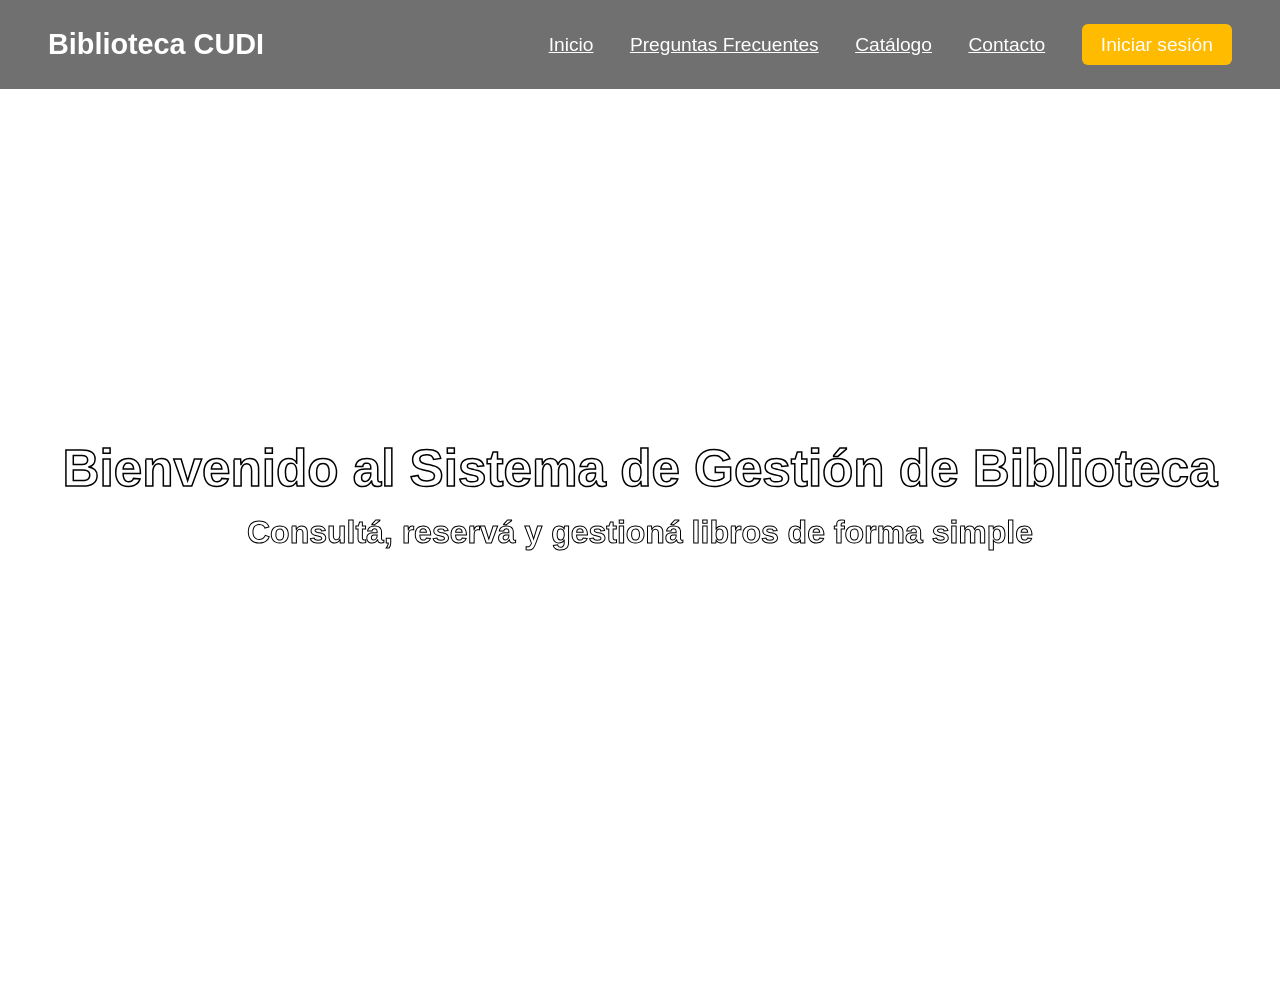
==== Fronted/Alumno/index.html @ bef58934 "Diseño base de interfaz y agregado de html para Preguntas frecuentes" ====
<!-- Esto es un comentario en HTML -->

<!DOCTYPE html>
<html lang="es">
<head>
  <meta charset="UTF-8">
  <title>Biblioteca</title>
  <link rel="stylesheet" href="diseño.css">
</head>
<body>

  <!-- ================= NAVBAR ================= -->
  <header class="navbar">
    <h2 class="logo">Biblioteca CUDI</h2>
    <nav>
      <a href="#">Inicio</a>
      <a href="#">Preguntas Frecuentes</a>
      <a href="#">Catálogo</a>
      <a href="#">Contacto</a>
      <button id="btnLogin" class="login-btn">Iniciar sesión</button>
    </nav>
  </header>

  <!-- ================= HERO ================= -->
  <section class="hero">
    <h1>Bienvenido al Sistema de Gestión de Biblioteca</h1>
    <p>Consultá, reservá y gestioná libros de forma simple</p>
  </section>

  <!-- ================= MODAL LOGIN ================= -->
  <div id="loginModal" class="modal hidden">
    <div class="login-form">
      <h2>Iniciar sesión</h2>
      <input type="text" placeholder="Usuario">
      <input type="password" placeholder="Contraseña">
      <button>Ingresar</button>
      <a href="#">Olvidé mi contraseña</a>
      <button id="cerrarModal" class="close-btn">Cerrar</button>
    </div>
  </div>

  <script src="app.js"></script>
</body>
</html>
---- Fronted/Alumno/diseño.css ----
/* Asi se comenta en css */

/* ================= RESET ================= */
* {
  margin: 0;
  padding: 0;
  box-sizing: border-box;
}

body {
  font-family: Arial, sans-serif;
}

/* ================= NAVBAR ================= */

.navbar {
  display: flex;
  justify-content: space-between;
  align-items: center;
  padding: 1.5rem 3rem;
  background-color: #0000008f; /* sin transparencia */
  color: white;
  position: fixed;
  width: 100%;
  z-index: 1000;
}

.logo {
  font-size: 1.8rem;
}

.navbar nav a {
  margin-left: 2rem;
  color: white;
  text-decoration: underline;
  font-size: 1.2rem; /* más grande */
}

.navbar nav a:hover {
  opacity: 0.7;
}

/* BOTÓN LOGIN DESTACADO */
.login-btn {
  margin-left: 2rem;
  padding: 0.6rem 1.2rem;
  background-color: #ffbb00;
  color: white;
  border: none;
  border-radius: 6px;
  font-size: 1.2rem;
  cursor: pointer;
}

.login-btn:hover {
  background-color: #1e4fc9;
}

/* ================= HERO ================= */

.hero {
  height: 110vh; /* más amplio */
  background-image: url("https://images.unsplash.com/photo-1524995997946-a1c2e315a42f?fm=jpg&q=60&w=3000&ixlib=rb-4.1.0&ixid=M3wxMjA3fDB8MHxzZWFyY2h8M3x8YmlibGlvdGVjYSUyMGVzY29sYXJ8ZW58MHx8MHx8fDA="); 
  background-size: cover;
  background-position: center;
  color: white;

  display: flex;
  flex-direction: column;
  justify-content: center;
  align-items: center;
  text-align: center;

  padding: 2rem;
}

.hero h1 {
font-size: 3.2rem;
  margin-bottom: 1rem;
  color: white;
  -webkit-text-stroke: 1.5px black;
}

.hero p {
font-size: 2rem; 
  font-weight: bold;
  color: white;

  -webkit-text-stroke: 1px black;
}

/* ================= MODAL ================= */

.modal {
  position: fixed;
  top: 0;
  left: 0;
  height: 100vh;
  width: 100vw;
  background: rgba(0,0,0,0.7);

  display: flex;
  justify-content: center;
  align-items: center;
}

.hidden {
  display: none;
}

.login-form {
  background: white;
  padding: 2rem;
  border-radius: 8px;
  width: 320px;
  text-align: center;
}

.login-form input {
  width: 100%;
  margin-bottom: 1rem;
  padding: 0.7rem;
}

.login-form button {
  width: 100%;
  padding: 0.7rem;
  background-color: #2563eb;
  color: white;
  border: none;
  border-radius: 4px;
  margin-bottom: 1rem;
}

.login-form a {
  display: block;
  margin-bottom: 1rem;
}

.close-btn {
  background-color: #999;
}
/* ================= Seccion PreguntasyRespuestas================= */

.faq-section {
  margin-top: 140px;
  padding: 2rem;
  max-width: 800px;
  margin-left: auto;
  margin-right: auto;
}

.faq-section h1 {
  text-align: center;
  font-size: 2.5rem;
  margin-bottom: 1rem;
}

.faq-line {
  border: none;
  height: 2px;
  background-color: #ff6b00; /* tu naranja */
  margin-bottom: 2rem;
}

/* Item */
.faq-item {
  margin-bottom: 1rem;
  border-bottom: 1px solid #ddd;
}

/* Botón pregunta */
.faq-question {
  width: 100%;
  text-align: left;
  padding: 1rem;
  font-size: 1.2rem;
  font-weight: bold;
  background: none;
  border: none;
  cursor: pointer;
  position: relative;
}

.faq-question:hover {
  color: #ff6b00;
}

/* Respuesta */
.faq-answer {
  max-height: 0;
  overflow: hidden;
  transition: max-height 0.4s ease;
  padding: 0 1rem;
}

.faq-answer p {
  padding: 1rem 0;
}
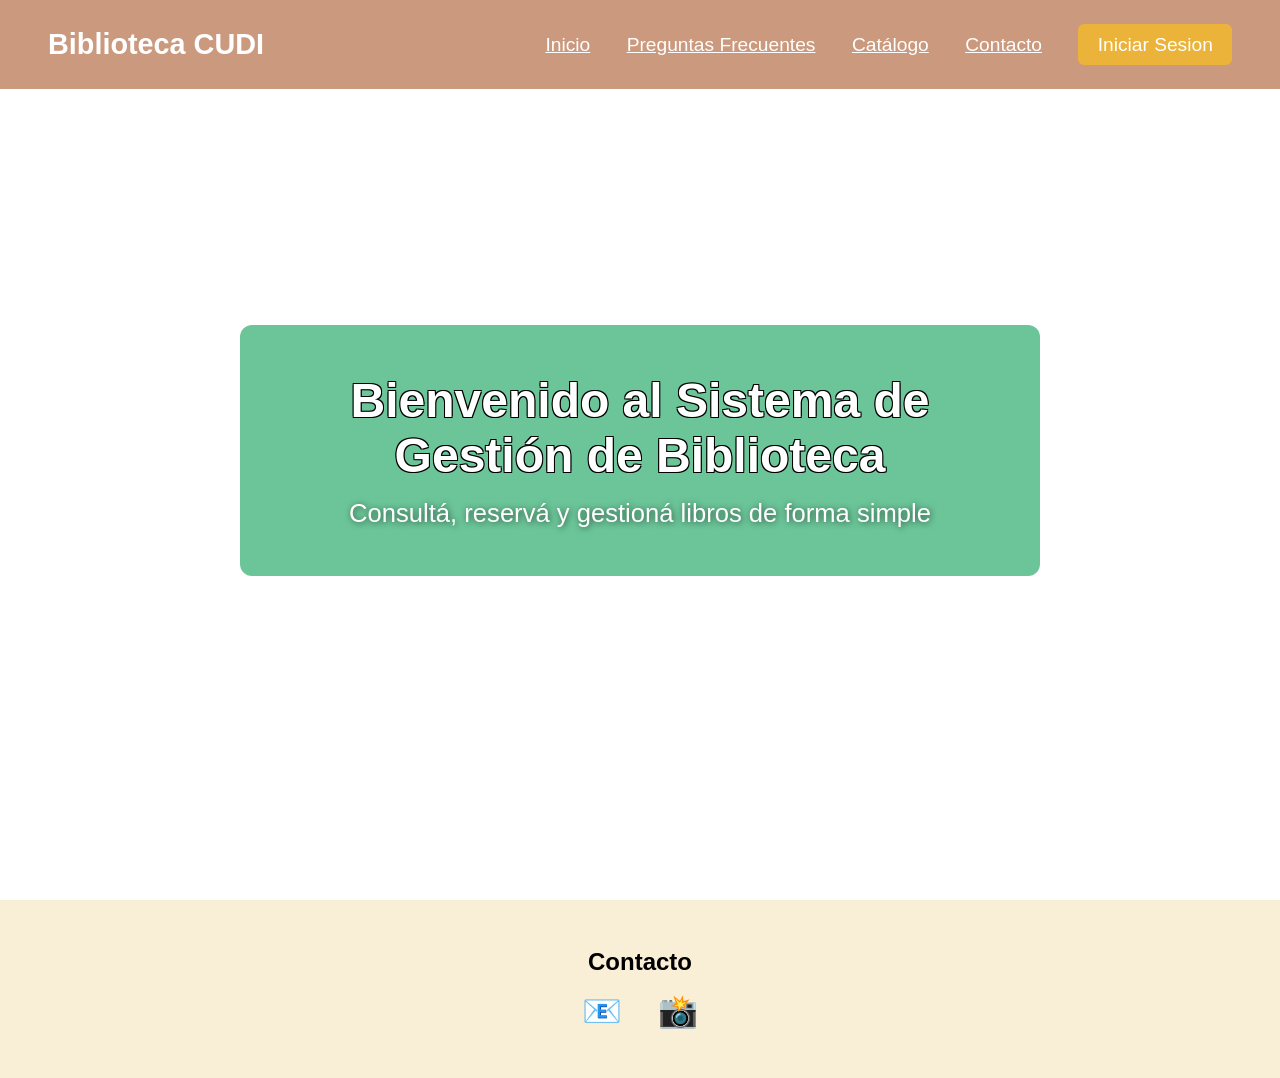
==== commit af7f2c84: "Cambios de diseño base y agregado de seccion preguntas frecuentes, scroll de contacto" ====
--- a/Fronted/Alumno/index.html
+++ b/Fronted/Alumno/index.html
@@ -1,10 +1,9 @@
 <!-- Esto es un comentario en HTML -->
-
 <!DOCTYPE html>
 <html lang="es">
 <head>
   <meta charset="UTF-8">
-  <title>Biblioteca</title>
+  <title>Biblioteca CUDI</title>
   <link rel="stylesheet" href="diseño.css">
 </head>
 <body>
@@ -13,18 +12,20 @@
   <header class="navbar">
     <h2 class="logo">Biblioteca CUDI</h2>
     <nav>
-      <a href="#">Inicio</a>
-      <a href="#">Preguntas Frecuentes</a>
-      <a href="#">Catálogo</a>
-      <a href="#">Contacto</a>
-      <button id="btnLogin" class="login-btn">Iniciar sesión</button>
+      <a href="#inicio">Inicio</a>
+      <a href="preguntas_frecuentes.html">Preguntas Frecuentes</a>
+      <a href="#catalogo">Catálogo</a>
+      <a href="#contacto" class="scroll-link">Contacto</a>
+      <button id="btnLogin" class="login-btn">Iniciar Sesion</button>
     </nav>
   </header>
 
   <!-- ================= HERO ================= -->
-  <section class="hero">
-    <h1>Bienvenido al Sistema de Gestión de Biblioteca</h1>
-    <p>Consultá, reservá y gestioná libros de forma simple</p>
+  <section class="hero" id="inicio">
+    <div class="hero-content">
+      <h1>Bienvenido al Sistema de Gestión de Biblioteca</h1>
+      <p>Consultá, reservá y gestioná libros de forma simple</p>
+    </div>
   </section>
 
   <!-- ================= MODAL LOGIN ================= -->
@@ -39,6 +40,17 @@
     </div>
   </div>
 
+  <!-- ================= CONTACTO ================= -->
+  <section class="contacto" id="contacto">
+    <h2>Contacto</h2>
+    <div class="icons">
+      <span>📧</span>
+      <span>📸</span>
+    </div>
+  </section>
+
   <script src="app.js"></script>
 </body>
 </html>
+
+
--- a/Fronted/Alumno/diseño.css
+++ b/Fronted/Alumno/diseño.css
@@ -1,6 +1,6 @@
 /* Asi se comenta en css */
-
 /* ================= RESET ================= */
+/* ================= RESET GENERAL ================= */
 * {
   margin: 0;
   padding: 0;
@@ -11,14 +11,14 @@
   font-family: Arial, sans-serif;
 }
 
+
 /* ================= NAVBAR ================= */
-
 .navbar {
   display: flex;
   justify-content: space-between;
   align-items: center;
   padding: 1.5rem 3rem;
-  background-color: #0000008f; /* sin transparencia */
+  background-color: #cb997e; /* Verde principal */
   color: white;
   position: fixed;
   width: 100%;
@@ -33,18 +33,18 @@
   margin-left: 2rem;
   color: white;
   text-decoration: underline;
-  font-size: 1.2rem; /* más grande */
+  font-size: 1.2rem;
 }
 
 .navbar nav a:hover {
   opacity: 0.7;
 }
 
-/* BOTÓN LOGIN DESTACADO */
+/* Botón Login destacado */
 .login-btn {
   margin-left: 2rem;
   padding: 0.6rem 1.2rem;
-  background-color: #ffbb00;
+  background-color: #ebb339;
   color: white;
   border: none;
   border-radius: 6px;
@@ -53,55 +53,59 @@
 }
 
 .login-btn:hover {
-  background-color: #1e4fc9;
+  opacity: 0.8;
 }
 
+
 /* ================= HERO ================= */
-
 .hero {
-  height: 110vh; /* más amplio */
-  background-image: url("https://images.unsplash.com/photo-1524995997946-a1c2e315a42f?fm=jpg&q=60&w=3000&ixlib=rb-4.1.0&ixid=M3wxMjA3fDB8MHxzZWFyY2h8M3x8YmlibGlvdGVjYSUyMGVzY29sYXJ8ZW58MHx8MHx8fDA="); 
+  position: relative;
+  background-image: url("http://www.comunidadbaratz.com/wp-content/uploads/Todas-las-bibliotecas-son-bellas-por-el-servicio-que-ofrecen-a-sus-comunidades.jpg");
   background-size: cover;
   background-position: center;
-  color: white;
-
+  height: 100vh;
   display: flex;
-  flex-direction: column;
   justify-content: center;
   align-items: center;
-  text-align: center;
-
-  padding: 2rem;
 }
 
-.hero h1 {
-font-size: 3.2rem;
+/* Caja de texto translúcida */
+.hero-content {
+  position: relative;
+  background: rgba(0, 155, 78, 0.582);
+  padding: 3rem 4rem;
+  border-radius: 12px;
+  text-align: center;
+  max-width: 800px;
+  color: white;
+}
+.hero-content h1 {
+  font-size: 3rem;
   margin-bottom: 1rem;
-  color: white;
-  -webkit-text-stroke: 1.5px black;
+  text-shadow: 
+    -1px -1px 0 #000,
+     1px -1px 0 #000,
+    -1px  1px 0 #000,
+     1px  1px 0 #000;
 }
 
-.hero p {
-font-size: 2rem; 
-  font-weight: bold;
-  color: white;
-
-  -webkit-text-stroke: 1px black;
+.hero-content p {
+  font-size: 1.6rem;
+  text-shadow: 1px 1px 6px rgba(0, 0, 0, 0.6);
 }
 
-/* ================= MODAL ================= */
-
+/* ================= MODAL LOGIN ================= */
 .modal {
   position: fixed;
   top: 0;
   left: 0;
   height: 100vh;
   width: 100vw;
-  background: rgba(0,0,0,0.7);
-
+  background: rgba(0, 0, 0, 0.7);
   display: flex;
   justify-content: center;
   align-items: center;
+  z-index: 2000; /* Más alto que navbar */
 }
 
 .hidden {
@@ -130,6 +134,7 @@
   border: none;
   border-radius: 4px;
   margin-bottom: 1rem;
+  cursor: pointer;
 }
 
 .login-form a {
@@ -140,60 +145,23 @@
 .close-btn {
   background-color: #999;
 }
-/* ================= Seccion PreguntasyRespuestas================= */
 
-.faq-section {
-  margin-top: 140px;
-  padding: 2rem;
-  max-width: 800px;
-  margin-left: auto;
-  margin-right: auto;
+
+/* ================= CONTACTO ================= */
+.contacto {
+  background-color: #f9eed6;
+  padding: 3rem 2rem;
+  text-align: center;
 }
 
-.faq-section h1 {
-  text-align: center;
-  font-size: 2.5rem;
+.contacto h2 {
   margin-bottom: 1rem;
 }
 
-.faq-line {
-  border: none;
-  height: 2px;
-  background-color: #ff6b00; /* tu naranja */
-  margin-bottom: 2rem;
+.contacto .icons span {
+  font-size: 2rem;
+  margin: 0 1rem;
+  cursor: pointer;
 }
 
-/* Item */
-.faq-item {
-  margin-bottom: 1rem;
-  border-bottom: 1px solid #ddd;
-}
 
-/* Botón pregunta */
-.faq-question {
-  width: 100%;
-  text-align: left;
-  padding: 1rem;
-  font-size: 1.2rem;
-  font-weight: bold;
-  background: none;
-  border: none;
-  cursor: pointer;
-  position: relative;
-}
-
-.faq-question:hover {
-  color: #ff6b00;
-}
-
-/* Respuesta */
-.faq-answer {
-  max-height: 0;
-  overflow: hidden;
-  transition: max-height 0.4s ease;
-  padding: 0 1rem;
-}
-
-.faq-answer p {
-  padding: 1rem 0;
-}
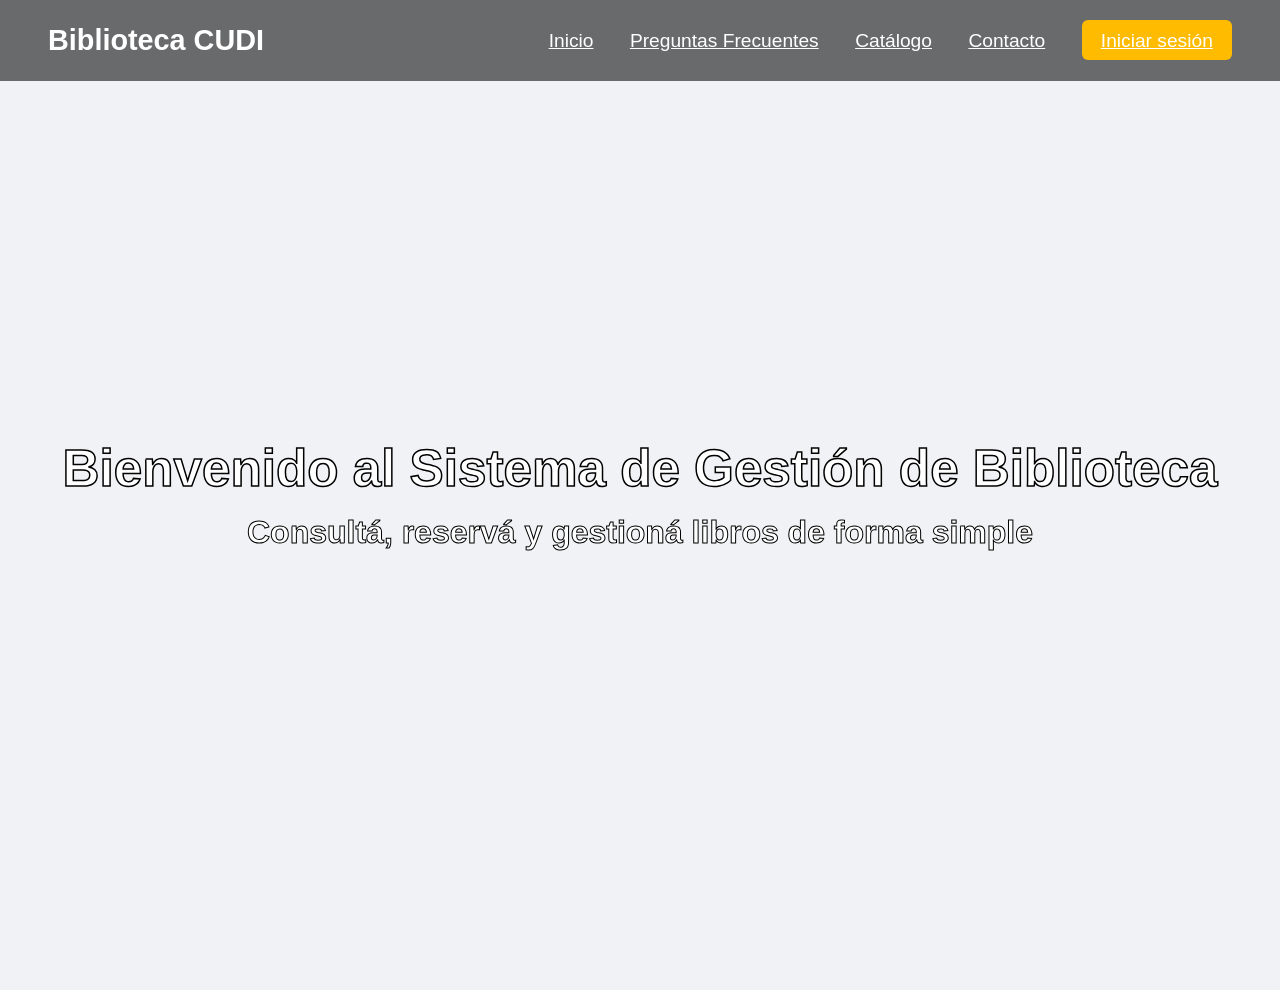
==== commit 64910fe3: "Agrego catalogo y actualizo index" ====
--- a/Fronted/Alumno/index.html
+++ b/Fronted/Alumno/index.html
@@ -1,9 +1,10 @@
 <!-- Esto es un comentario en HTML -->
+
 <!DOCTYPE html>
 <html lang="es">
 <head>
   <meta charset="UTF-8">
-  <title>Biblioteca CUDI</title>
+  <title>Biblioteca</title>
   <link rel="stylesheet" href="diseño.css">
 </head>
 <body>
@@ -12,20 +13,18 @@
   <header class="navbar">
     <h2 class="logo">Biblioteca CUDI</h2>
     <nav>
-      <a href="#inicio">Inicio</a>
-      <a href="preguntas_frecuentes.html">Preguntas Frecuentes</a>
-      <a href="#catalogo">Catálogo</a>
-      <a href="#contacto" class="scroll-link">Contacto</a>
-      <button id="btnLogin" class="login-btn">Iniciar Sesion</button>
+      <a href="#">Inicio</a>
+      <a href="#">Preguntas Frecuentes</a>
+      <a href="catalogo.html">Catálogo</a>
+      <a href="#">Contacto</a>
+      <a href="login.html" class="login-btn">Iniciar sesión</a>
     </nav>
   </header>
 
   <!-- ================= HERO ================= -->
-  <section class="hero" id="inicio">
-    <div class="hero-content">
-      <h1>Bienvenido al Sistema de Gestión de Biblioteca</h1>
-      <p>Consultá, reservá y gestioná libros de forma simple</p>
-    </div>
+  <section class="hero">
+    <h1>Bienvenido al Sistema de Gestión de Biblioteca</h1>
+    <p>Consultá, reservá y gestioná libros de forma simple</p>
   </section>
 
   <!-- ================= MODAL LOGIN ================= -->
@@ -40,17 +39,6 @@
     </div>
   </div>
 
-  <!-- ================= CONTACTO ================= -->
-  <section class="contacto" id="contacto">
-    <h2>Contacto</h2>
-    <div class="icons">
-      <span>📧</span>
-      <span>📸</span>
-    </div>
-  </section>
-
   <script src="app.js"></script>
 </body>
 </html>
-
-
--- a/Fronted/Alumno/diseño.css
+++ b/Fronted/Alumno/diseño.css
@@ -1,6 +1,6 @@
 /* Asi se comenta en css */
+
 /* ================= RESET ================= */
-/* ================= RESET GENERAL ================= */
 * {
   margin: 0;
   padding: 0;
@@ -11,14 +11,14 @@
   font-family: Arial, sans-serif;
 }
 
-
 /* ================= NAVBAR ================= */
+
 .navbar {
   display: flex;
   justify-content: space-between;
   align-items: center;
   padding: 1.5rem 3rem;
-  background-color: #cb997e; /* Verde principal */
+  background-color: #0000008f; /* sin transparencia */
   color: white;
   position: fixed;
   width: 100%;
@@ -33,18 +33,18 @@
   margin-left: 2rem;
   color: white;
   text-decoration: underline;
-  font-size: 1.2rem;
+  font-size: 1.2rem; /* más grande */
 }
 
 .navbar nav a:hover {
   opacity: 0.7;
 }
 
-/* Botón Login destacado */
+/* BOTÓN LOGIN DESTACADO */
 .login-btn {
   margin-left: 2rem;
   padding: 0.6rem 1.2rem;
-  background-color: #ebb339;
+  background-color: #ffbb00;
   color: white;
   border: none;
   border-radius: 6px;
@@ -53,59 +53,55 @@
 }
 
 .login-btn:hover {
-  opacity: 0.8;
-}
-
+  background-color: #1e4fc9;
+}
 
 /* ================= HERO ================= */
+
 .hero {
-  position: relative;
-  background-image: url("http://www.comunidadbaratz.com/wp-content/uploads/Todas-las-bibliotecas-son-bellas-por-el-servicio-que-ofrecen-a-sus-comunidades.jpg");
+  height: 110vh; /* más amplio */
+  background-image: url("https://images.unsplash.com/photo-1524995997946-a1c2e315a42f?fm=jpg&q=60&w=3000&ixlib=rb-4.1.0&ixid=M3wxMjA3fDB8MHxzZWFyY2h8M3x8YmlibGlvdGVjYSUyMGVzY29sYXJ8ZW58MHx8MHx8fDA="); 
   background-size: cover;
   background-position: center;
-  height: 100vh;
+  color: white;
+
   display: flex;
+  flex-direction: column;
   justify-content: center;
   align-items: center;
-}
-
-/* Caja de texto translúcida */
-.hero-content {
-  position: relative;
-  background: rgba(0, 155, 78, 0.582);
-  padding: 3rem 4rem;
-  border-radius: 12px;
-  text-align: center;
-  max-width: 800px;
-  color: white;
-}
-.hero-content h1 {
-  font-size: 3rem;
-  margin-bottom: 1rem;
-  text-shadow: 
-    -1px -1px 0 #000,
-     1px -1px 0 #000,
-    -1px  1px 0 #000,
-     1px  1px 0 #000;
-}
-
-.hero-content p {
-  font-size: 1.6rem;
-  text-shadow: 1px 1px 6px rgba(0, 0, 0, 0.6);
-}
-
-/* ================= MODAL LOGIN ================= */
+  text-align: center;
+
+  padding: 2rem;
+}
+
+.hero h1 {
+font-size: 3.2rem;
+  margin-bottom: 1rem;
+  color: white;
+  -webkit-text-stroke: 1.5px black;
+}
+
+.hero p {
+font-size: 2rem; 
+  font-weight: bold;
+  color: white;
+
+  -webkit-text-stroke: 1px black;
+}
+
+/* ================= MODAL ================= */
+
 .modal {
   position: fixed;
   top: 0;
   left: 0;
   height: 100vh;
   width: 100vw;
-  background: rgba(0, 0, 0, 0.7);
+  background: rgba(0,0,0,0.7);
+
   display: flex;
   justify-content: center;
   align-items: center;
-  z-index: 2000; /* Más alto que navbar */
 }
 
 .hidden {
@@ -134,7 +130,6 @@
   border: none;
   border-radius: 4px;
   margin-bottom: 1rem;
-  cursor: pointer;
 }
 
 .login-form a {
@@ -145,23 +140,144 @@
 .close-btn {
   background-color: #999;
 }
-
-
-/* ================= CONTACTO ================= */
-.contacto {
-  background-color: #f9eed6;
-  padding: 3rem 2rem;
-  text-align: center;
-}
-
-.contacto h2 {
-  margin-bottom: 1rem;
-}
-
-.contacto .icons span {
-  font-size: 2rem;
-  margin: 0 1rem;
+/* ================= Seccion PreguntasyRespuestas================= */
+
+.faq-section {
+  margin-top: 140px;
+  padding: 2rem;
+  max-width: 800px;
+  margin-left: auto;
+  margin-right: auto;
+}
+
+.faq-section h1 {
+  text-align: center;
+  font-size: 2.5rem;
+  margin-bottom: 1rem;
+}
+
+.faq-line {
+  border: none;
+  height: 2px;
+  background-color: #ff6b00; /* tu naranja */
+  margin-bottom: 2rem;
+}
+
+/* Item */
+.faq-item {
+  margin-bottom: 1rem;
+  border-bottom: 1px solid #ddd;
+}
+
+/* Botón pregunta */
+.faq-question {
+  width: 100%;
+  text-align: left;
+  padding: 1rem;
+  font-size: 1.2rem;
+  font-weight: bold;
+  background: none;
+  border: none;
   cursor: pointer;
-}
-
-
+  position: relative;
+}
+
+.faq-question:hover {
+  color: #ff6b00;
+}
+
+/* Respuesta */
+.faq-answer {
+  max-height: 0;
+  overflow: hidden;
+  transition: max-height 0.4s ease;
+  padding: 0 1rem;
+}
+
+.faq-answer p {
+  padding: 1rem 0;
+}
+.login-container {
+    background: rgba(255, 255, 255, 0.95);
+    width: 350px;
+    padding: 40px;
+    border-radius: 10px;
+    margin: 100px auto;
+    text-align: center;
+    box-shadow: 0 5px 20px rgba(0,0,0,0.3);
+}
+
+.login-container input {
+    width: 100%;
+    padding: 10px;
+    margin: 10px 0;
+    border-radius: 5px;
+    border: 1px solid #ccc;
+}
+
+.login-container button {
+    width: 100%;
+    padding: 10px;
+    background-color: #f4b400;
+    border: none;
+    border-radius: 5px;
+    font-weight: bold;
+    cursor: pointer;
+}
+
+.login-container button:hover {
+    background-color: #e0a800;
+}
+body {
+    background: url("https://images.unsplash.com/photo-1524995997946-a1c2e315a42f?fm=jpg&q=60&w=3000&ixlib=rb-4.1.0&ixid=M3wxMjA3fDB8MHxzZWFyY2h8M3x8YmlibGlvdGVjYSUyMGVzY29sYXJ8ZW58MHx8MHx8fDA=") no-repeat center center/cover;
+}
+.panel-container {
+    background-color: rgba(255, 255, 255, 0.9);
+    padding: 30px;
+    margin: 40px;
+    border-radius: 10px;
+}
+
+body {
+  background-color: #f0f2f5;
+  font-family: Arial, sans-serif;
+}
+
+.contenedor {
+  background-color: white;
+  width: 80%;
+  max-width: 800px;
+  margin: 50px auto;
+  padding: 30px;
+  border-radius: 10px;
+  box-shadow: 0 4px 12px rgba(0,0,0,0.15);
+}
+
+h1 {
+  text-align: center;
+}
+
+input {
+  width: 100%;
+  padding: 8px;
+  border-radius: 5px;
+  border: 1px solid #ccc;
+}
+
+.libro {
+  padding: 15px;
+  border-bottom: 1px solid #eee;
+}
+
+.boton-prestamo {
+  background-color: #2e86de;
+  color: white;
+  border: none;
+  padding: 6px 12px;
+  border-radius: 5px;
+  cursor: pointer;
+}
+
+.boton-prestamo:hover {
+  background-color: #1b4f72;
+}
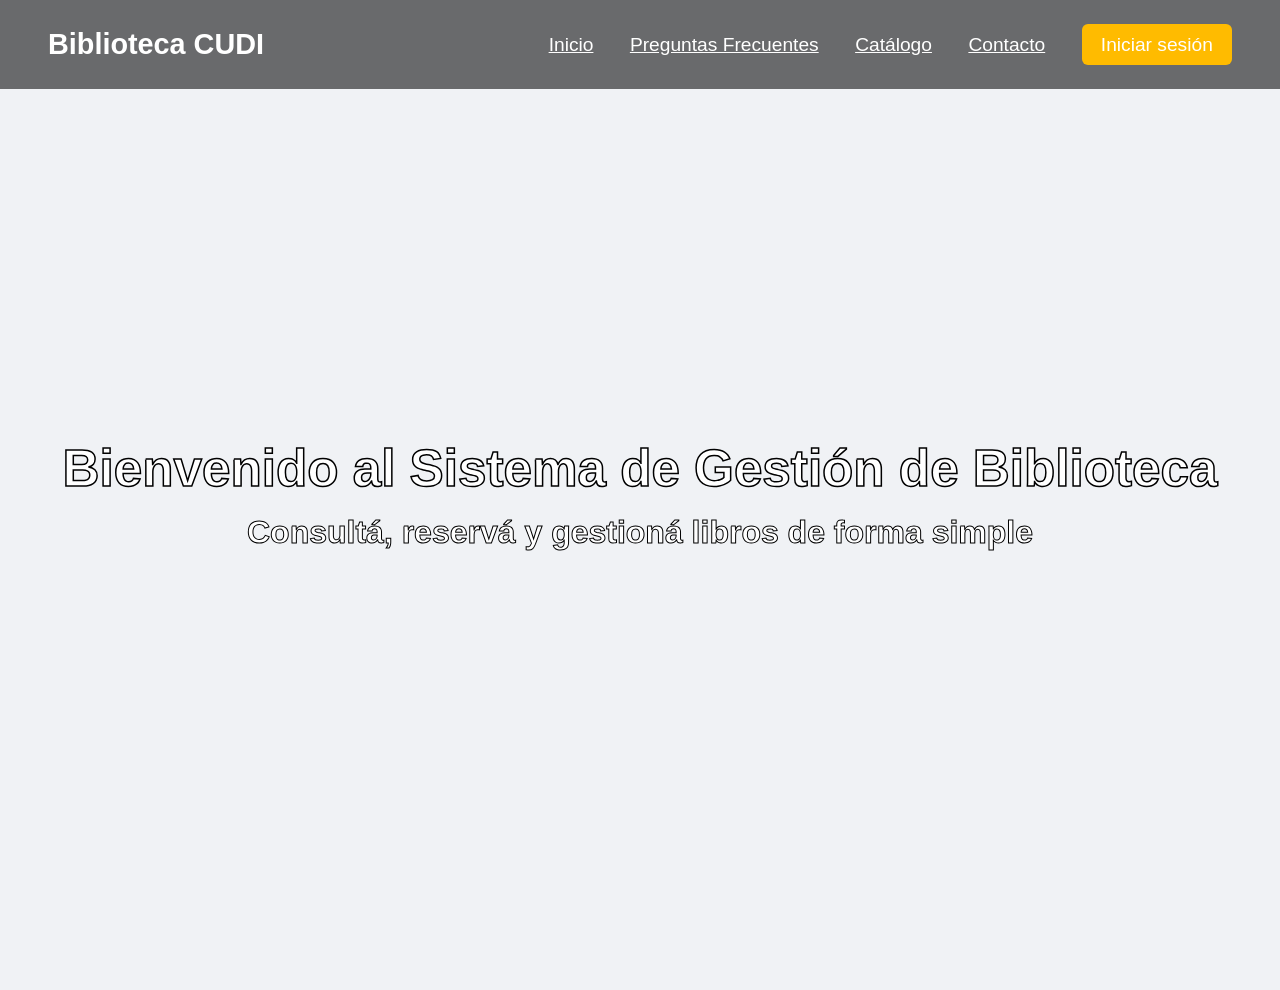
==== commit aecb3fac: "agrega cancelar reservas, mejora login y panel alumno" ====
--- a/Fronted/Alumno/index.html
+++ b/Fronted/Alumno/index.html
@@ -17,7 +17,9 @@
       <a href="#">Preguntas Frecuentes</a>
       <a href="catalogo.html">Catálogo</a>
       <a href="#">Contacto</a>
-      <a href="login.html" class="login-btn">Iniciar sesión</a>
+      <button onclick="window.location.href='login.html'" class="login-btn">
+  Iniciar sesión
+</button>
     </nav>
   </header>
 
@@ -27,18 +29,6 @@
     <p>Consultá, reservá y gestioná libros de forma simple</p>
   </section>
 
-  <!-- ================= MODAL LOGIN ================= -->
-  <div id="loginModal" class="modal hidden">
-    <div class="login-form">
-      <h2>Iniciar sesión</h2>
-      <input type="text" placeholder="Usuario">
-      <input type="password" placeholder="Contraseña">
-      <button>Ingresar</button>
-      <a href="#">Olvidé mi contraseña</a>
-      <button id="cerrarModal" class="close-btn">Cerrar</button>
-    </div>
-  </div>
-
   <script src="app.js"></script>
 </body>
 </html>
--- a/Fronted/Alumno/diseño.css
+++ b/Fronted/Alumno/diseño.css
@@ -238,6 +238,25 @@
     border-radius: 10px;
 }
 
+#logoutBtn {
+  margin-bottom: 10px;
+  padding: 8px;
+  border: none;
+  background-color: #e74c3c;
+  color: white;
+  border-radius: 5px;
+}
+
+.cancelar-btn {
+  margin-top: 8px;
+  background-color: #e74c3c;
+  color: white;
+  border: none;
+  padding: 6px;
+  border-radius: 5px;
+  cursor: pointer;
+}
+
 body {
   background-color: #f0f2f5;
   font-family: Arial, sans-serif;
@@ -280,4 +299,26 @@
 
 .boton-prestamo:hover {
   background-color: #1b4f72;
-}+
+}
+.boton {
+  display: inline-block;
+  padding: 10px 15px;
+  background-color: #2c3e50;
+  color: white;
+  text-decoration: none;
+  border-radius: 6px;
+}
+
+#listaReservasPanel {
+  padding: 0;
+}
+
+#listaReservasPanel li {
+  background-color: white;
+  color: black;
+  margin: 5px 0;
+  padding: 10px;
+  border-radius: 6px;
+  list-style: none;
+}
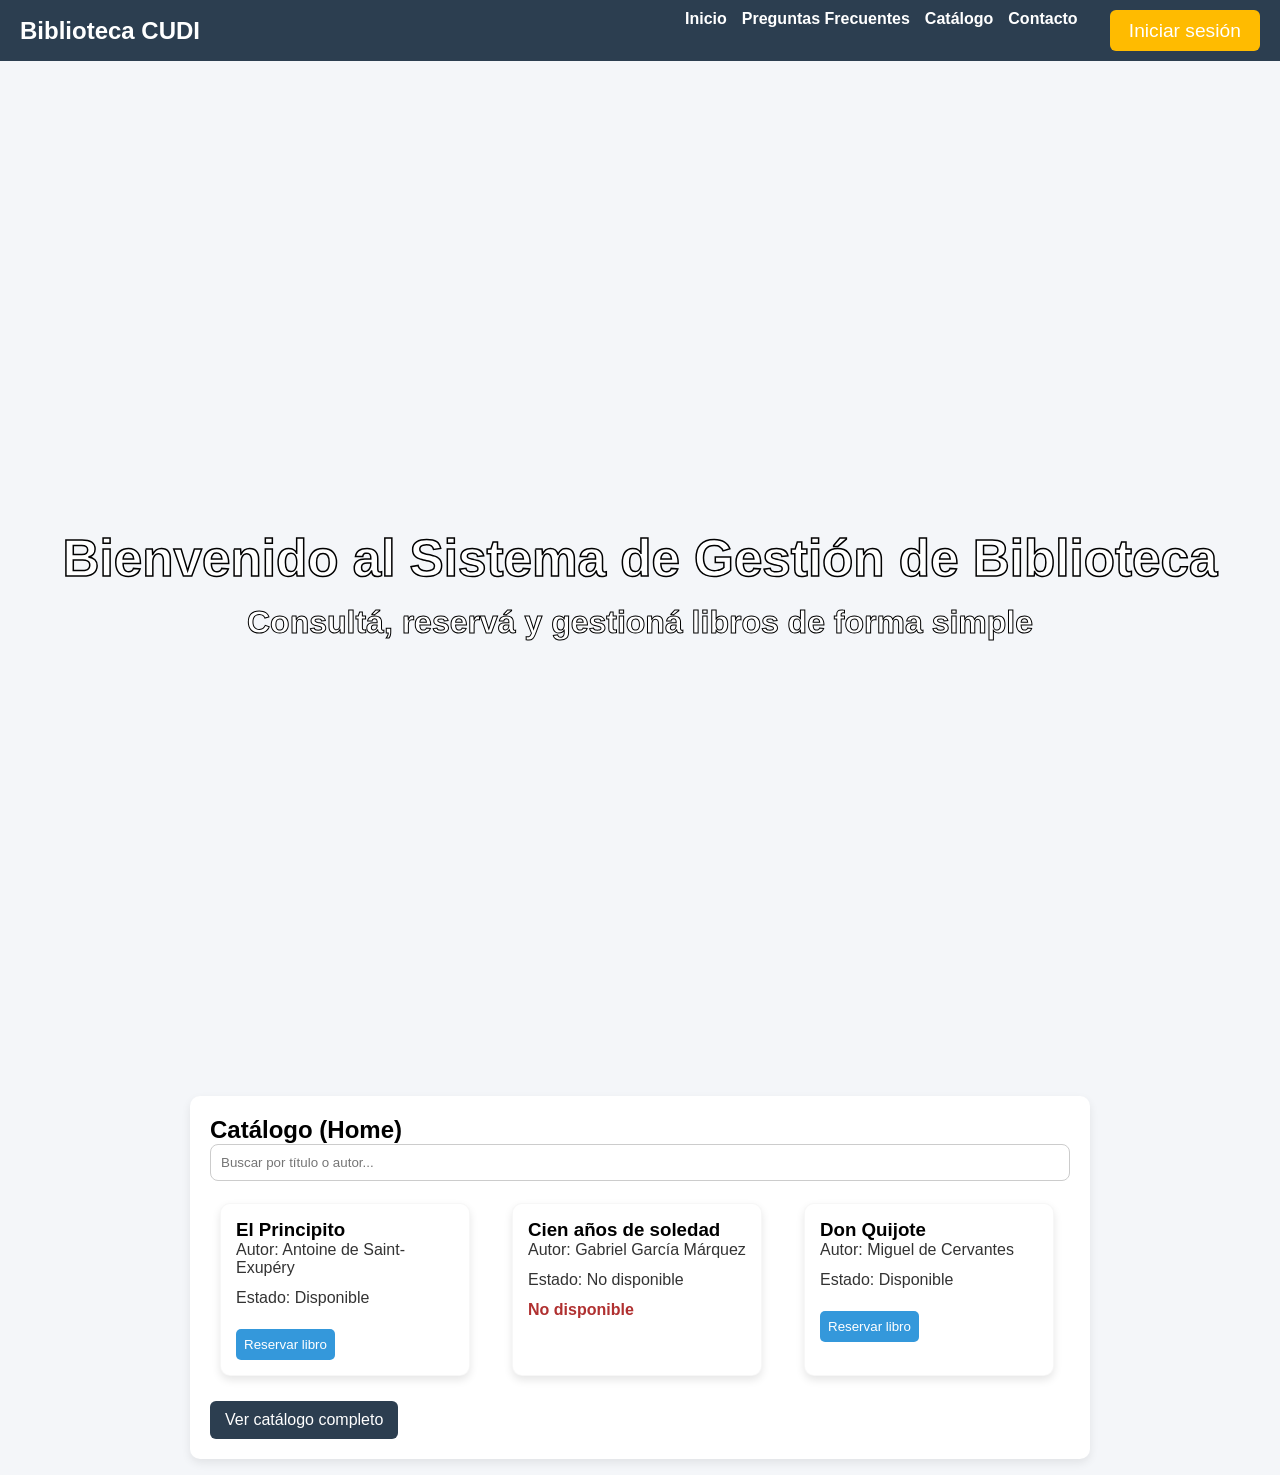
==== commit ac924f7c: "mejora ui: cards en panel alumno/catalogo/mis reservas, login y logout" ====
--- a/Fronted/Alumno/index.html
+++ b/Fronted/Alumno/index.html
@@ -29,6 +29,17 @@
     <p>Consultá, reservá y gestioná libros de forma simple</p>
   </section>
 
+  <!-- ================= CATÁLOGO DENTRO DE INICIO ================= -->
+  <section class="catalogo-home">
+    <div class="mis-reservas-container">
+      <h2>Catálogo (Home)</h2>
+      <input type="text" id="buscador" placeholder="Buscar por título o autor..." style="width: 100%; padding: 10px; margin-bottom: 12px; border-radius: 8px; border: 1px solid #ccc;" />
+      <div id="listaLibros"></div>
+      <a href="catalogo.html" class="boton" style="margin-top: 15px; display: inline-block;">Ver catálogo completo</a>
+    </div>
+  </section>
+
   <script src="app.js"></script>
+  <script src="catalogo.js"></script>
 </body>
 </html>
--- a/Fronted/Alumno/diseño.css
+++ b/Fronted/Alumno/diseño.css
@@ -17,27 +17,31 @@
   display: flex;
   justify-content: space-between;
   align-items: center;
-  padding: 1.5rem 3rem;
-  background-color: #0000008f; /* sin transparencia */
-  color: white;
+  background-color: #2c3e50;
+  padding: 15px 20px;
+  color: white;
+
   position: fixed;
+  top: 0;
+  left: 0;
   width: 100%;
+
+  box-sizing: border-box; /* 🔥 clave */
   z-index: 1000;
 }
-
-.logo {
-  font-size: 1.8rem;
+.navbar nav {
+  display: flex;
+  flex-wrap: wrap; /* 🔥 responsive */
 }
 
 .navbar nav a {
-  margin-left: 2rem;
-  color: white;
-  text-decoration: underline;
-  font-size: 1.2rem; /* más grande */
-}
-
-.navbar nav a:hover {
-  opacity: 0.7;
+  margin-left: 15px;
+  color: white;
+  text-decoration: none;
+  font-size: 1rem;
+}
+body {
+  padding-top: 90px;
 }
 
 /* BOTÓN LOGIN DESTACADO */
@@ -322,3 +326,195 @@
   border-radius: 6px;
   list-style: none;
 }
+
+/* ===== CATÁLOGO - TARJETAS ===== */
+.libro {
+  background-color: white;
+  padding: 15px;
+  margin: 10px;
+  border-radius: 10px;
+  box-shadow: 0 4px 8px rgba(0,0,0,0.1);
+  width: 250px;
+}
+
+#listaLibros {
+  display: grid;
+  grid-template-columns: repeat(auto-fill, minmax(240px, 1fr));
+  gap: 16px;
+}
+
+.card.libro, .libro {
+  background-color: white;
+  padding: 15px;
+  border-radius: 10px;
+  box-shadow: 0 4px 8px rgba(0,0,0,0.1);
+}
+
+.boton-prestamo {
+  margin-top: 10px;
+  padding: 8px;
+  background-color: #3498db;
+  color: white;
+  border: none;
+  border-radius: 5px;
+  cursor: pointer;
+}
+
+.no-disponible {
+  color: #b03030;
+  font-weight: 700;
+}
+
+.mis-reservas-container {
+  background-color: white;
+  padding: 20px;
+  margin: 1rem auto;
+  max-width: 900px;
+  border-radius: 10px;
+  box-shadow: 0 4px 10px rgba(0, 0, 0, 0.08);
+}
+
+/* ===== BOTÓN ===== */
+.boton-prestamo {
+  margin-top: 10px;
+  padding: 8px;
+  background-color: #3498db;
+  color: white;
+  border: none;
+  border-radius: 5px;
+  cursor: pointer;
+}
+
+.boton-prestamo:hover {
+  background-color: #2980b9;
+}
+
+/* ===== FONDO GENERAL ===== */
+body {
+  background-color: #f4f6f9;
+  font-family: Arial, sans-serif;
+}
+
+/* ===== NAVBAR ===== */
+.navbar {
+  display: flex;
+  justify-content: space-between;
+  align-items: center;
+  background-color: #2c3e50;
+  padding: 10px 20px;
+  color: white;
+}
+
+.navbar .logo {
+  margin: 0;
+}
+
+.navbar nav a {
+  color: white;
+  text-decoration: none;
+  margin-left: 15px;
+  font-weight: bold;
+}
+
+.navbar nav a:hover {
+  text-decoration: underline;
+}
+
+/* ===== BOTÓN LOGOUT ===== */
+#logoutBtn {
+  position: fixed;
+  bottom: 20px;
+  right: 20px;
+  padding: 8px 14px;
+  background-color: #e74c3c;
+  border: none;
+  border-radius: 6px;
+  color: white;
+  cursor: pointer;
+  box-shadow: 0 4px 12px rgba(0,0,0,0.2);
+  z-index: 1001;
+}
+
+#logoutBtn:hover {
+  background-color: #c0392b;
+}
+
+/* ===== CONTENEDOR GENERAL ===== */
+.panel-container {
+  padding: 20px;
+}
+
+.card-grid {
+  display: grid;
+  grid-template-columns: repeat(auto-fit, minmax(260px, 1fr));
+  gap: 18px;
+  align-items: start;
+}
+
+.card {
+  background-color: white;
+  border-radius: 14px;
+  box-shadow: 0 8px 20px rgba(0, 0, 0, 0.1);
+  padding: 18px;
+  border: 1px solid rgba(0,0,0,0.03);
+}
+
+.card h2 {
+  margin-top: 0;
+  margin-bottom: 10px;
+}
+
+.card p,
+.card ul {
+  margin: 0 0 12px;
+  color: #333;
+}
+
+.card ul {
+  padding-left: 16px;
+}
+
+.card ul li {
+  margin-bottom: 6px;
+}
+
+#misPrestamos {
+  list-style: none;
+  padding-left: 0;
+}
+
+#misPrestamos li {
+  background: #f7f8fb;
+  border-radius: 8px;
+  margin-bottom: 8px;
+  padding: 8px 10px;
+}
+
+
+/* ===== RESERVAS ===== */
+.reserva {
+  background-color: white;
+  padding: 15px;
+  margin-bottom: 15px;
+  border-radius: 10px;
+  box-shadow: 0 4px 8px rgba(0,0,0,0.1);
+}
+#listaReservas {
+  max-width: 600px;
+}
+.cancelar-btn {
+  margin-top: 10px;
+  padding: 6px 10px;
+  background-color: #e74c3c;
+  color: white;
+  border: none;
+  border-radius: 5px;
+  cursor: pointer;
+}
+
+.cancelar-btn:hover {
+  background-color: #c0392b;
+}
+#listaReservas {
+  margin: 0 auto;
+}
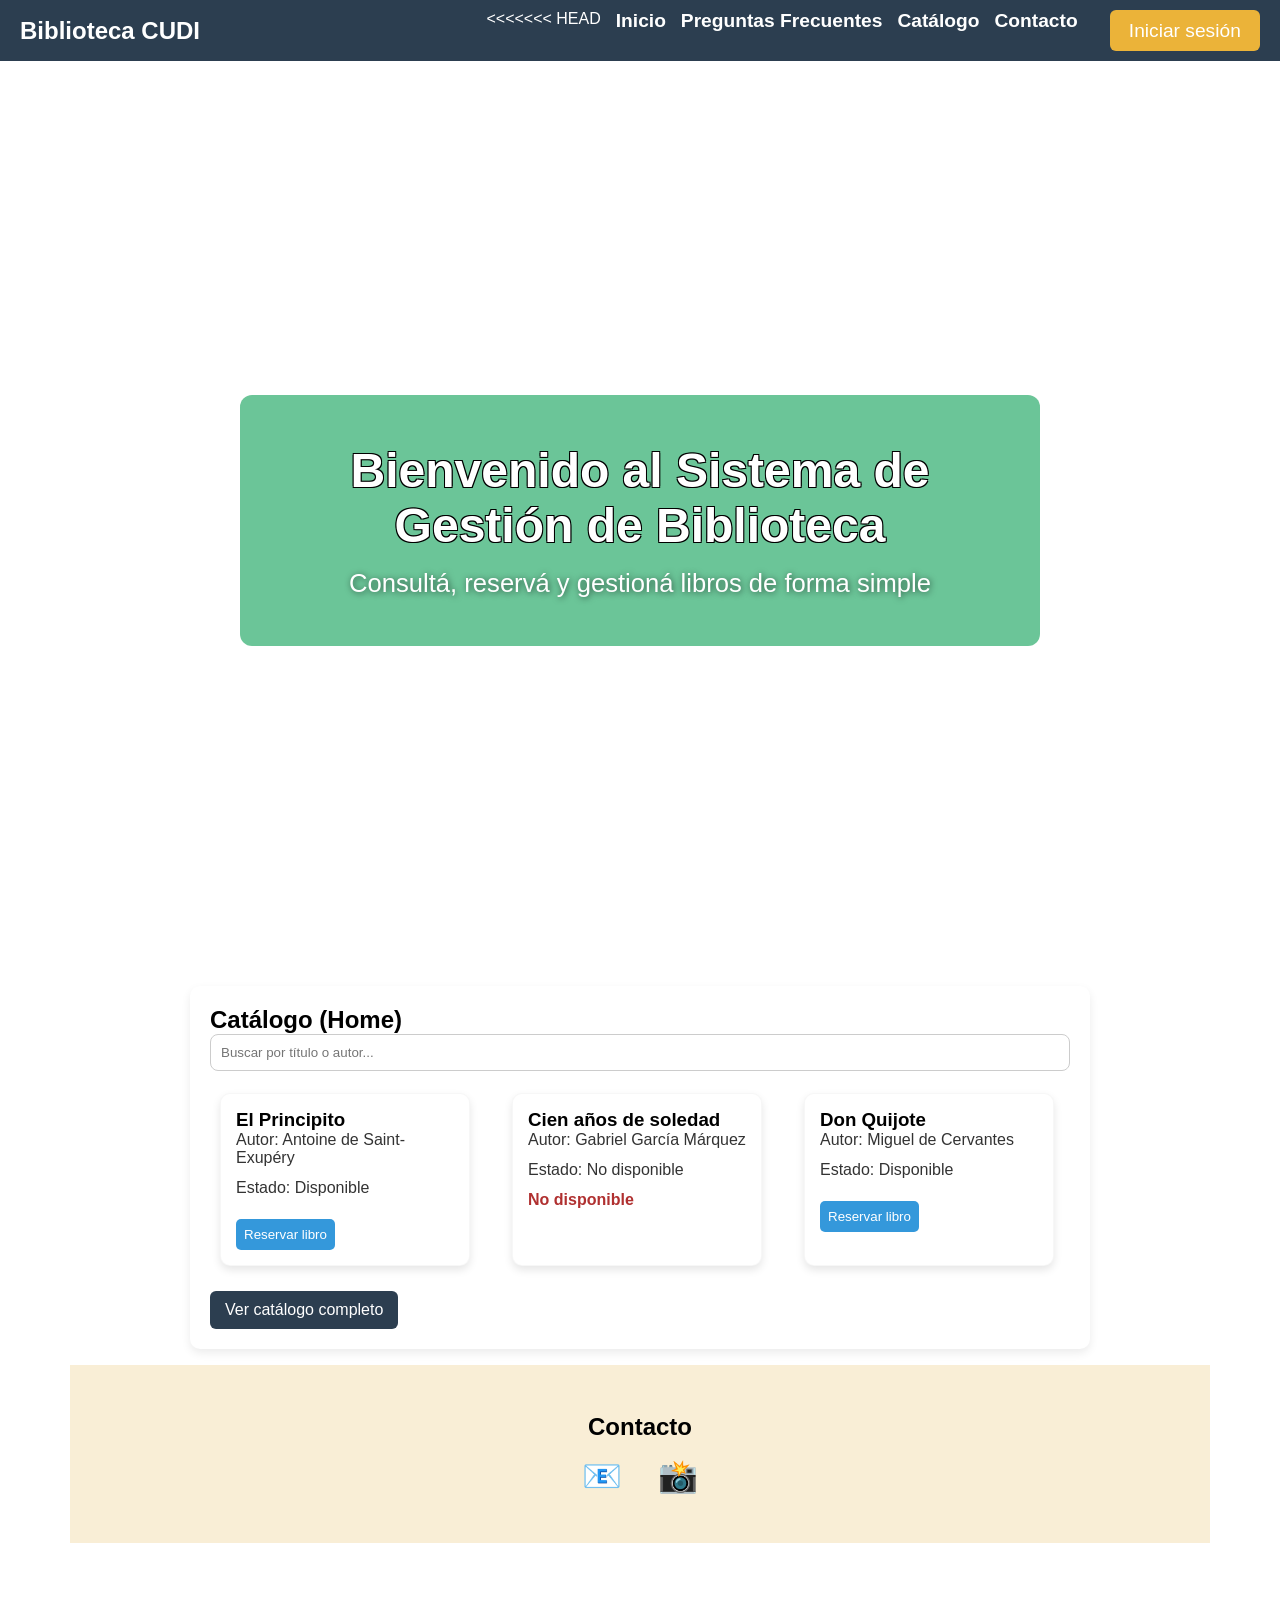
==== commit 742a72c3: "Merge resuelto correctamente" ====
--- a/Fronted/Alumno/index.html
+++ b/Fronted/Alumno/index.html
@@ -1,10 +1,9 @@
 <!-- Esto es un comentario en HTML -->
-
 <!DOCTYPE html>
 <html lang="es">
 <head>
   <meta charset="UTF-8">
-  <title>Biblioteca</title>
+  <title>Biblioteca CUDI</title>
   <link rel="stylesheet" href="diseño.css">
 </head>
 <body>
@@ -13,20 +12,24 @@
   <header class="navbar">
     <h2 class="logo">Biblioteca CUDI</h2>
     <nav>
-      <a href="#">Inicio</a>
-      <a href="#">Preguntas Frecuentes</a>
-      <a href="catalogo.html">Catálogo</a>
-      <a href="#">Contacto</a>
-      <button onclick="window.location.href='login.html'" class="login-btn">
-  Iniciar sesión
-</button>
-    </nav>
+<<<<<<< HEAD
+  <nav>
+  <a href="#inicio">Inicio</a>
+  <a href="preguntas_frecuentes.html">Preguntas Frecuentes</a>
+  <a href="catalogo.html">Catálogo</a>
+  <a href="#contacto" class="scroll-link">Contacto</a>
+  <button onclick="window.location.href='login.html'" class="login-btn">
+    Iniciar sesión
+  </button>
+</nav>
   </header>
 
   <!-- ================= HERO ================= -->
-  <section class="hero">
-    <h1>Bienvenido al Sistema de Gestión de Biblioteca</h1>
-    <p>Consultá, reservá y gestioná libros de forma simple</p>
+  <section class="hero" id="inicio">
+    <div class="hero-content">
+      <h1>Bienvenido al Sistema de Gestión de Biblioteca</h1>
+      <p>Consultá, reservá y gestioná libros de forma simple</p>
+    </div>
   </section>
 
   <!-- ================= CATÁLOGO DENTRO DE INICIO ================= -->
@@ -39,7 +42,18 @@
     </div>
   </section>
 
+  <!-- ================= CONTACTO ================= -->
+  <section class="contacto" id="contacto">
+    <h2>Contacto</h2>
+    <div class="icons">
+      <span>📧</span>
+      <span>📸</span>
+    </div>
+  </section>
+
   <script src="app.js"></script>
   <script src="catalogo.js"></script>
 </body>
 </html>
+
+
--- a/Fronted/Alumno/diseño.css
+++ b/Fronted/Alumno/diseño.css
@@ -1,5 +1,4 @@
 /* Asi se comenta en css */
-
 /* ================= RESET ================= */
 * {
   margin: 0;
@@ -9,16 +8,17 @@
 
 body {
   font-family: Arial, sans-serif;
-}
+  padding-top: 90px;
+}
+
 
 /* ================= NAVBAR ================= */
-
 .navbar {
   display: flex;
   justify-content: space-between;
   align-items: center;
-  background-color: #2c3e50;
-  padding: 15px 20px;
+  padding: 1.5rem 3rem;
+  background-color: #cb997e; /* Verde principal */
   color: white;
 
   position: fixed;
@@ -37,18 +37,19 @@
 .navbar nav a {
   margin-left: 15px;
   color: white;
-  text-decoration: none;
-  font-size: 1rem;
-}
-body {
-  padding-top: 90px;
-}
-
-/* BOTÓN LOGIN DESTACADO */
+ text-decoration: underline;
+ font-size: 1.2rem;
+}
+
+.navbar nav a:hover {
+  opacity: 0.7;
+}
+
+/* Botón Login destacado */
 .login-btn {
   margin-left: 2rem;
   padding: 0.6rem 1.2rem;
-  background-color: #ffbb00;
+  background-color: #ebb339;
   color: white;
   border: none;
   border-radius: 6px;
@@ -57,55 +58,59 @@
 }
 
 .login-btn:hover {
-  background-color: #1e4fc9;
-}
+  opacity: 0.8;
+}
+
 
 /* ================= HERO ================= */
-
 .hero {
-  height: 110vh; /* más amplio */
-  background-image: url("https://images.unsplash.com/photo-1524995997946-a1c2e315a42f?fm=jpg&q=60&w=3000&ixlib=rb-4.1.0&ixid=M3wxMjA3fDB8MHxzZWFyY2h8M3x8YmlibGlvdGVjYSUyMGVzY29sYXJ8ZW58MHx8MHx8fDA="); 
+  position: relative;
+  background-image: url("http://www.comunidadbaratz.com/wp-content/uploads/Todas-las-bibliotecas-son-bellas-por-el-servicio-que-ofrecen-a-sus-comunidades.jpg");
   background-size: cover;
   background-position: center;
-  color: white;
-
+  height: 100vh;
   display: flex;
-  flex-direction: column;
   justify-content: center;
   align-items: center;
+}
+
+/* Caja de texto translúcida */
+.hero-content {
+  position: relative;
+  background: rgba(0, 155, 78, 0.582);
+  padding: 3rem 4rem;
+  border-radius: 12px;
   text-align: center;
-
-  padding: 2rem;
-}
-
-.hero h1 {
-font-size: 3.2rem;
+  max-width: 800px;
+  color: white;
+}
+.hero-content h1 {
+  font-size: 3rem;
   margin-bottom: 1rem;
-  color: white;
-  -webkit-text-stroke: 1.5px black;
-}
-
-.hero p {
-font-size: 2rem; 
-  font-weight: bold;
-  color: white;
-
-  -webkit-text-stroke: 1px black;
-}
-
-/* ================= MODAL ================= */
-
+  text-shadow: 
+    -1px -1px 0 #000,
+     1px -1px 0 #000,
+    -1px  1px 0 #000,
+     1px  1px 0 #000;
+}
+
+.hero-content p {
+  font-size: 1.6rem;
+  text-shadow: 1px 1px 6px rgba(0, 0, 0, 0.6);
+}
+
+/* ================= MODAL LOGIN ================= */
 .modal {
   position: fixed;
   top: 0;
   left: 0;
   height: 100vh;
   width: 100vw;
-  background: rgba(0,0,0,0.7);
-
+  background: rgba(0, 0, 0, 0.7);
   display: flex;
   justify-content: center;
   align-items: center;
+  z-index: 2000; /* Más alto que navbar */
 }
 
 .hidden {
@@ -129,11 +134,12 @@
 .login-form button {
   width: 100%;
   padding: 0.7rem;
-  background-color: #2563eb;
+  background-color: #174ec5;
   color: white;
   border: none;
   border-radius: 4px;
   margin-bottom: 1rem;
+  cursor: pointer;
 }
 
 .login-form a {
@@ -144,51 +150,25 @@
 .close-btn {
   background-color: #999;
 }
-/* ================= Seccion PreguntasyRespuestas================= */
-
-.faq-section {
-  margin-top: 140px;
-  padding: 2rem;
-  max-width: 800px;
-  margin-left: auto;
-  margin-right: auto;
-}
-
-.faq-section h1 {
+
+
+/* ================= CONTACTO ================= */
+.contacto {
+  background-color: #f9eed6;
+  padding: 3rem 2rem;
   text-align: center;
-  font-size: 2.5rem;
+}
+
+.contacto h2 {
   margin-bottom: 1rem;
 }
 
-.faq-line {
-  border: none;
-  height: 2px;
-  background-color: #ff6b00; /* tu naranja */
-  margin-bottom: 2rem;
-}
-
-/* Item */
-.faq-item {
-  margin-bottom: 1rem;
-  border-bottom: 1px solid #ddd;
-}
-
-/* Botón pregunta */
-.faq-question {
-  width: 100%;
-  text-align: left;
-  padding: 1rem;
-  font-size: 1.2rem;
-  font-weight: bold;
-  background: none;
-  border: none;
-  cursor: pointer;
-  position: relative;
-}
-
-.faq-question:hover {
-  color: #ff6b00;
-}
+.contacto .icons span {
+  font-size: 2rem;
+  margin: 0 1rem;
+  cursor: pointer;
+}
+
 
 /* Respuesta */
 .faq-answer {
@@ -229,13 +209,9 @@
     cursor: pointer;
 }
 
-.login-container button:hover {
-    background-color: #e0a800;
-}
 body {
     background: url("https://images.unsplash.com/photo-1524995997946-a1c2e315a42f?fm=jpg&q=60&w=3000&ixlib=rb-4.1.0&ixid=M3wxMjA3fDB8MHxzZWFyY2h8M3x8YmlibGlvdGVjYSUyMGVzY29sYXJ8ZW58MHx8MHx8fDA=") no-repeat center center/cover;
-}
-.panel-container {
+
     background-color: rgba(255, 255, 255, 0.9);
     padding: 30px;
     margin: 40px;
@@ -259,11 +235,6 @@
   padding: 6px;
   border-radius: 5px;
   cursor: pointer;
-}
-
-body {
-  background-color: #f0f2f5;
-  font-family: Arial, sans-serif;
 }
 
 .contenedor {
@@ -390,10 +361,6 @@
 }
 
 /* ===== FONDO GENERAL ===== */
-body {
-  background-color: #f4f6f9;
-  font-family: Arial, sans-serif;
-}
 
 /* ===== NAVBAR ===== */
 .navbar {
@@ -517,4 +484,4 @@
 }
 #listaReservas {
   margin: 0 auto;
-}
+}
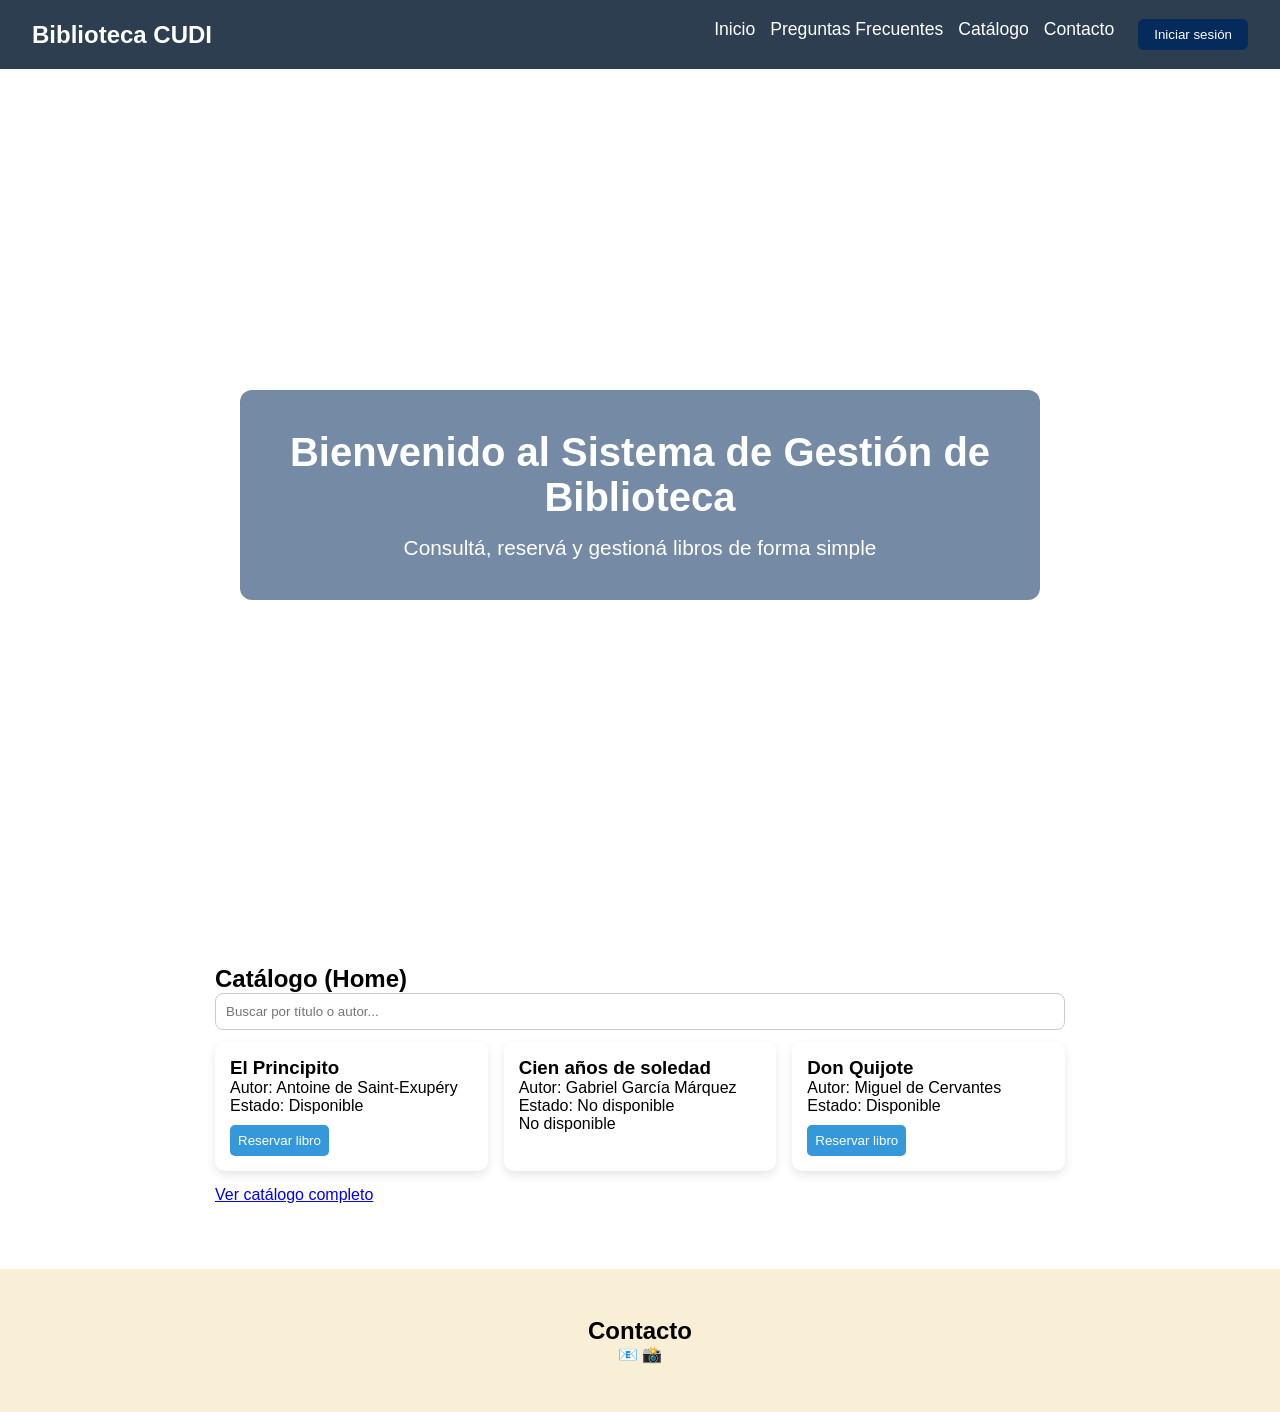
==== commit df535635: "creacion de rama reparacion para unificar y editar main combinado" ====
--- a/Fronted/Alumno/index.html
+++ b/Fronted/Alumno/index.html
@@ -12,7 +12,6 @@
   <header class="navbar">
     <h2 class="logo">Biblioteca CUDI</h2>
     <nav>
-<<<<<<< HEAD
   <nav>
   <a href="#inicio">Inicio</a>
   <a href="preguntas_frecuentes.html">Preguntas Frecuentes</a>
--- a/Fronted/Alumno/diseño.css
+++ b/Fronted/Alumno/diseño.css
@@ -1,4 +1,3 @@
-/* Asi se comenta en css */
 /* ================= RESET ================= */
 * {
   margin: 0;
@@ -6,54 +5,53 @@
   box-sizing: border-box;
 }
 
+/* ================= BODY ================= */
 body {
   font-family: Arial, sans-serif;
   padding-top: 90px;
-}
-
+  margin: 0;
+}
 
 /* ================= NAVBAR ================= */
 .navbar {
   display: flex;
   justify-content: space-between;
   align-items: center;
-  padding: 1.5rem 3rem;
-  background-color: #cb997e; /* Verde principal */
+  padding: 1.2rem 2rem;
+  background-color: #2c3e50;
   color: white;
 
   position: fixed;
   top: 0;
   left: 0;
   width: 100%;
-
-  box-sizing: border-box; /* 🔥 clave */
   z-index: 1000;
 }
+
 .navbar nav {
   display: flex;
-  flex-wrap: wrap; /* 🔥 responsive */
+  flex-wrap: wrap;
 }
 
 .navbar nav a {
   margin-left: 15px;
   color: white;
- text-decoration: underline;
- font-size: 1.2rem;
+  text-decoration: none;
+  font-size: 1.1rem;
 }
 
 .navbar nav a:hover {
-  opacity: 0.7;
-}
-
-/* Botón Login destacado */
+  text-decoration: underline;
+}
+
+/* BOTÓN LOGIN */
 .login-btn {
-  margin-left: 2rem;
-  padding: 0.6rem 1.2rem;
-  background-color: #ebb339;
+  margin-left: 1.5rem;
+  padding: 0.5rem 1rem;
+  background-color: #052b5c;
   color: white;
   border: none;
   border-radius: 6px;
-  font-size: 1.2rem;
   cursor: pointer;
 }
 
@@ -61,45 +59,35 @@
   opacity: 0.8;
 }
 
-
-/* ================= HERO ================= */
+/* ================= HERO (SOLO INDEX) ================= */
 .hero {
-  position: relative;
   background-image: url("http://www.comunidadbaratz.com/wp-content/uploads/Todas-las-bibliotecas-son-bellas-por-el-servicio-que-ofrecen-a-sus-comunidades.jpg");
   background-size: cover;
   background-position: center;
-  height: 100vh;
+  height: calc(100vh - 90px);
   display: flex;
   justify-content: center;
   align-items: center;
 }
-
-/* Caja de texto translúcida */
 .hero-content {
-  position: relative;
-  background: rgba(0, 155, 78, 0.582);
-  padding: 3rem 4rem;
+  background: rgba(5, 43, 92, 0.55);
+  padding: 2.5rem 3rem;
   border-radius: 12px;
   text-align: center;
   max-width: 800px;
   color: white;
 }
+
 .hero-content h1 {
-  font-size: 3rem;
+  font-size: 2.5rem;
   margin-bottom: 1rem;
-  text-shadow: 
-    -1px -1px 0 #000,
-     1px -1px 0 #000,
-    -1px  1px 0 #000,
-     1px  1px 0 #000;
 }
 
 .hero-content p {
-  font-size: 1.6rem;
-  text-shadow: 1px 1px 6px rgba(0, 0, 0, 0.6);
-}
-
-/* ================= MODAL LOGIN ================= */
+  font-size: 1.3rem;
+}
+
+/* ================= LOGIN MODAL ================= */
 .modal {
   position: fixed;
   top: 0;
@@ -110,7 +98,7 @@
   display: flex;
   justify-content: center;
   align-items: center;
-  z-index: 2000; /* Más alto que navbar */
+  z-index: 2000;
 }
 
 .hidden {
@@ -138,19 +126,8 @@
   color: white;
   border: none;
   border-radius: 4px;
-  margin-bottom: 1rem;
-  cursor: pointer;
-}
-
-.login-form a {
-  display: block;
-  margin-bottom: 1rem;
-}
-
-.close-btn {
-  background-color: #999;
-}
-
+  cursor: pointer;
+}
 
 /* ================= CONTACTO ================= */
 .contacto {
@@ -159,168 +136,53 @@
   text-align: center;
 }
 
-.contacto h2 {
-  margin-bottom: 1rem;
-}
-
-.contacto .icons span {
-  font-size: 2rem;
-  margin: 0 1rem;
-  cursor: pointer;
-}
-
-
-/* Respuesta */
+/* ================= FAQ ================= */
 .faq-answer {
   max-height: 0;
   overflow: hidden;
   transition: max-height 0.4s ease;
-  padding: 0 1rem;
-}
-
-.faq-answer p {
-  padding: 1rem 0;
-}
+}
+
+/* ================= LOGIN PAGE ================= */
 .login-container {
-    background: rgba(255, 255, 255, 0.95);
-    width: 350px;
-    padding: 40px;
-    border-radius: 10px;
-    margin: 100px auto;
-    text-align: center;
-    box-shadow: 0 5px 20px rgba(0,0,0,0.3);
-}
-
-.login-container input {
-    width: 100%;
-    padding: 10px;
-    margin: 10px 0;
-    border-radius: 5px;
-    border: 1px solid #ccc;
-}
-
-.login-container button {
-    width: 100%;
-    padding: 10px;
-    background-color: #f4b400;
-    border: none;
-    border-radius: 5px;
-    font-weight: bold;
-    cursor: pointer;
-}
-
-body {
-    background: url("https://images.unsplash.com/photo-1524995997946-a1c2e315a42f?fm=jpg&q=60&w=3000&ixlib=rb-4.1.0&ixid=M3wxMjA3fDB8MHxzZWFyY2h8M3x8YmlibGlvdGVjYSUyMGVzY29sYXJ8ZW58MHx8MHx8fDA=") no-repeat center center/cover;
-
-    background-color: rgba(255, 255, 255, 0.9);
-    padding: 30px;
-    margin: 40px;
-    border-radius: 10px;
-}
-
-#logoutBtn {
-  margin-bottom: 10px;
-  padding: 8px;
-  border: none;
-  background-color: #e74c3c;
-  color: white;
-  border-radius: 5px;
-}
-
-.cancelar-btn {
-  margin-top: 8px;
-  background-color: #e74c3c;
-  color: white;
-  border: none;
-  padding: 6px;
-  border-radius: 5px;
-  cursor: pointer;
-}
-
-.contenedor {
+  background: rgba(255, 255, 255, 0.95);
+  width: 350px;
+  padding: 40px;
+  border-radius: 10px;
+  margin: 120px auto;
+  text-align: center;
+  box-shadow: 0 5px 20px rgba(0,0,0,0.3);
+}
+
+/* ================= CONTENEDORES ================= */
+.contenedor,
+.panel-container,
+.mis-reservas-container {
   background-color: white;
   width: 80%;
-  max-width: 800px;
-  margin: 50px auto;
-  padding: 30px;
+  max-width: 900px;
+  margin: 40px auto;
+  padding: 25px;
   border-radius: 10px;
-  box-shadow: 0 4px 12px rgba(0,0,0,0.15);
-}
-
-h1 {
-  text-align: center;
-}
-
-input {
-  width: 100%;
-  padding: 8px;
-  border-radius: 5px;
-  border: 1px solid #ccc;
-}
-
-.libro {
-  padding: 15px;
-  border-bottom: 1px solid #eee;
-}
-
-.boton-prestamo {
-  background-color: #2e86de;
-  color: white;
-  border: none;
-  padding: 6px 12px;
-  border-radius: 5px;
-  cursor: pointer;
-}
-
-.boton-prestamo:hover {
-  background-color: #1b4f72;
-
-}
-.boton {
-  display: inline-block;
-  padding: 10px 15px;
-  background-color: #2c3e50;
-  color: white;
-  text-decoration: none;
-  border-radius: 6px;
-}
-
-#listaReservasPanel {
-  padding: 0;
-}
-
-#listaReservasPanel li {
-  background-color: white;
-  color: black;
-  margin: 5px 0;
-  padding: 10px;
-  border-radius: 6px;
-  list-style: none;
-}
-
-/* ===== CATÁLOGO - TARJETAS ===== */
+}
+
+/* ================= GRID CATÁLOGO ================= */
+#listaLibros {
+  display: grid;
+  grid-template-columns: repeat(auto-fill, minmax(230px, 1fr));
+  gap: 16px;
+}
+
+/* ================= TARJETAS ================= */
+.card,
 .libro {
   background-color: white;
   padding: 15px;
-  margin: 10px;
   border-radius: 10px;
-  box-shadow: 0 4px 8px rgba(0,0,0,0.1);
-  width: 250px;
-}
-
-#listaLibros {
-  display: grid;
-  grid-template-columns: repeat(auto-fill, minmax(240px, 1fr));
-  gap: 16px;
-}
-
-.card.libro, .libro {
-  background-color: white;
-  padding: 15px;
-  border-radius: 10px;
-  box-shadow: 0 4px 8px rgba(0,0,0,0.1);
-}
-
+  box-shadow: 0 4px 10px rgba(0,0,0,0.1);
+}
+
+/* ================= BOTONES ================= */
 .boton-prestamo {
   margin-top: 10px;
   padding: 8px;
@@ -331,157 +193,39 @@
   cursor: pointer;
 }
 
-.no-disponible {
-  color: #b03030;
-  font-weight: 700;
-}
-
-.mis-reservas-container {
-  background-color: white;
-  padding: 20px;
-  margin: 1rem auto;
-  max-width: 900px;
-  border-radius: 10px;
-  box-shadow: 0 4px 10px rgba(0, 0, 0, 0.08);
-}
-
-/* ===== BOTÓN ===== */
-.boton-prestamo {
-  margin-top: 10px;
-  padding: 8px;
-  background-color: #3498db;
-  color: white;
-  border: none;
-  border-radius: 5px;
-  cursor: pointer;
-}
-
 .boton-prestamo:hover {
   background-color: #2980b9;
 }
 
-/* ===== FONDO GENERAL ===== */
-
-/* ===== NAVBAR ===== */
-.navbar {
-  display: flex;
-  justify-content: space-between;
-  align-items: center;
-  background-color: #2c3e50;
-  padding: 10px 20px;
-  color: white;
-}
-
-.navbar .logo {
-  margin: 0;
-}
-
-.navbar nav a {
-  color: white;
-  text-decoration: none;
-  margin-left: 15px;
-  font-weight: bold;
-}
-
-.navbar nav a:hover {
-  text-decoration: underline;
-}
-
-/* ===== BOTÓN LOGOUT ===== */
+.cancelar-btn {
+  margin-top: 10px;
+  padding: 6px 10px;
+  background-color: #e74c3c;
+  color: white;
+  border: none;
+  border-radius: 5px;
+}
+
+/* ================= LOGOUT ================= */
 #logoutBtn {
   position: fixed;
   bottom: 20px;
   right: 20px;
   padding: 8px 14px;
   background-color: #e74c3c;
-  border: none;
   border-radius: 6px;
   color: white;
   cursor: pointer;
-  box-shadow: 0 4px 12px rgba(0,0,0,0.2);
-  z-index: 1001;
-}
-
-#logoutBtn:hover {
-  background-color: #c0392b;
-}
-
-/* ===== CONTENEDOR GENERAL ===== */
-.panel-container {
-  padding: 20px;
-}
-
-.card-grid {
-  display: grid;
-  grid-template-columns: repeat(auto-fit, minmax(260px, 1fr));
-  gap: 18px;
-  align-items: start;
-}
-
-.card {
-  background-color: white;
-  border-radius: 14px;
-  box-shadow: 0 8px 20px rgba(0, 0, 0, 0.1);
-  padding: 18px;
-  border: 1px solid rgba(0,0,0,0.03);
-}
-
-.card h2 {
-  margin-top: 0;
-  margin-bottom: 10px;
-}
-
-.card p,
-.card ul {
-  margin: 0 0 12px;
-  color: #333;
-}
-
-.card ul {
-  padding-left: 16px;
-}
-
-.card ul li {
-  margin-bottom: 6px;
-}
-
-#misPrestamos {
-  list-style: none;
-  padding-left: 0;
-}
-
-#misPrestamos li {
-  background: #f7f8fb;
-  border-radius: 8px;
-  margin-bottom: 8px;
-  padding: 8px 10px;
-}
-
-
-/* ===== RESERVAS ===== */
-.reserva {
-  background-color: white;
-  padding: 15px;
-  margin-bottom: 15px;
-  border-radius: 10px;
-  box-shadow: 0 4px 8px rgba(0,0,0,0.1);
-}
-#listaReservas {
-  max-width: 600px;
-}
-.cancelar-btn {
-  margin-top: 10px;
-  padding: 6px 10px;
-  background-color: #e74c3c;
-  color: white;
-  border: none;
+}
+
+/* ================= TEXTO ================= */
+h1 {
+  text-align: center;
+}
+
+input {
+  width: 100%;
+  padding: 8px;
   border-radius: 5px;
-  cursor: pointer;
-}
-
-.cancelar-btn:hover {
-  background-color: #c0392b;
-}
-#listaReservas {
-  margin: 0 auto;
+  border: 1px solid #ccc;
 }
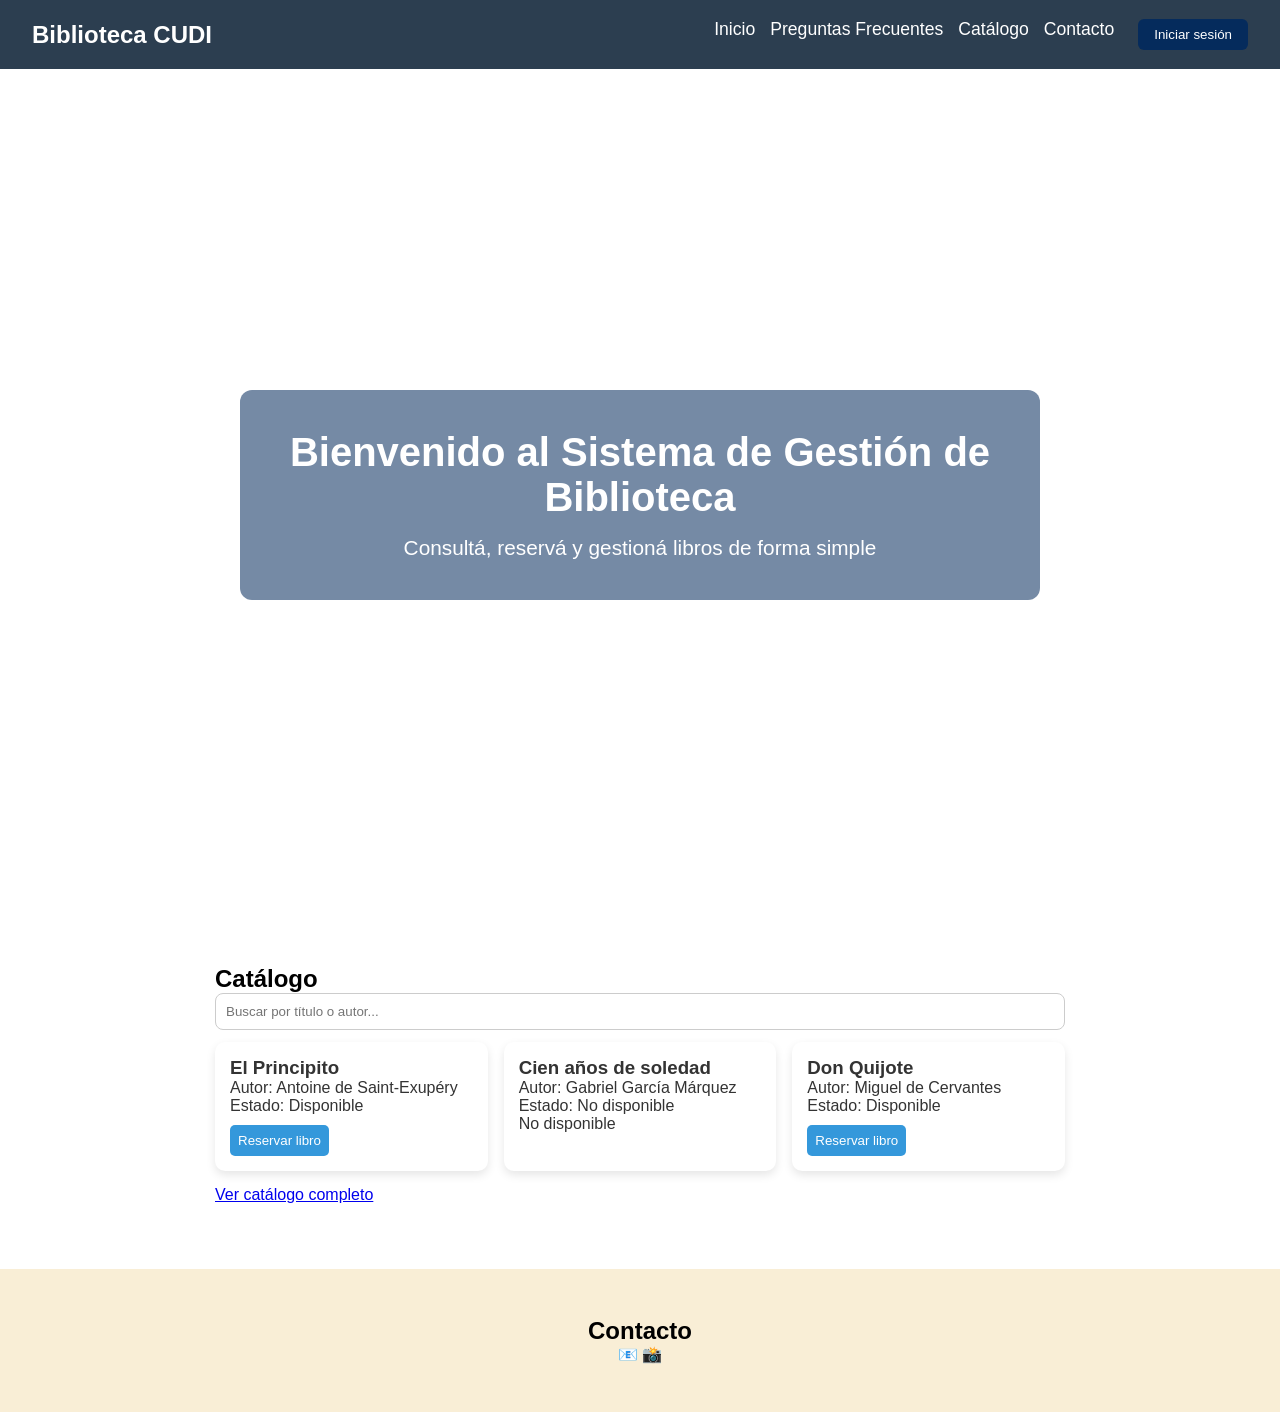
==== commit 4db75471: "Consolidar reservas en panel alumno- Movida la sección de mis reservas dentro de panel_alumno.html- " ====
--- a/Fronted/Alumno/index.html
+++ b/Fronted/Alumno/index.html
@@ -34,7 +34,7 @@
   <!-- ================= CATÁLOGO DENTRO DE INICIO ================= -->
   <section class="catalogo-home">
     <div class="mis-reservas-container">
-      <h2>Catálogo (Home)</h2>
+      <h2>Catálogo </h2>
       <input type="text" id="buscador" placeholder="Buscar por título o autor..." style="width: 100%; padding: 10px; margin-bottom: 12px; border-radius: 8px; border: 1px solid #ccc;" />
       <div id="listaLibros"></div>
       <a href="catalogo.html" class="boton" style="margin-top: 15px; display: inline-block;">Ver catálogo completo</a>
--- a/Fronted/Alumno/diseño.css
+++ b/Fronted/Alumno/diseño.css
@@ -144,6 +144,15 @@
 }
 
 /* ================= LOGIN PAGE ================= */
+body.login-page,
+body.panel-page,
+body.catalogo-page,
+body.mis-reservas-page {
+  min-height: 100vh;
+  background: linear-gradient(rgba(0,0,0,0.35), rgba(0,0,0,0.35)), url("http://www.comunidadbaratz.com/wp-content/uploads/Todas-las-bibliotecas-son-bellas-por-el-servicio-que-ofrecen-a-sus-comunidades.jpg") center/cover no-repeat;
+  color: #fff;
+}
+
 .login-container {
   background: rgba(255, 255, 255, 0.95);
   width: 350px;
@@ -152,6 +161,40 @@
   margin: 120px auto;
   text-align: center;
   box-shadow: 0 5px 20px rgba(0,0,0,0.3);
+}
+
+body.panel-page .panel-container,
+body.catalogo-page .contenedor,
+body.mis-reservas-page .mis-reservas-container {
+  background: rgba(255, 255, 255, 0.92);
+  color: #333; /* Texto negro para legibilidad */
+}
+
+body.login-page .login-container,
+body.panel-page .panel-container,
+body.catalogo-page .contenedor,
+body.mis-reservas-page .mis-reservas-container {
+  color: #333; /* Texto negro para legibilidad */
+}
+
+body.login-page .login-container input,
+body.login-page .login-container button {
+  color: #333; /* Texto negro en inputs y botón */
+  background-color: #fff; /* Fondo blanco */
+  border: 1px solid #ccc;
+}
+
+body.login-page .login-container input::placeholder {
+  color: #666; /* Placeholder gris */
+}
+
+body.login-page .login-container button {
+  background-color: #f4b400; /* Color original del botón */
+  color: #000; /* Texto negro en botón */
+}
+
+body.login-page .login-container button:hover {
+  background-color: #e0a800;
 }
 
 /* ================= CONTENEDORES ================= */
@@ -180,6 +223,7 @@
   padding: 15px;
   border-radius: 10px;
   box-shadow: 0 4px 10px rgba(0,0,0,0.1);
+  color: #333; /* Texto negro en las tarjetas */
 }
 
 /* ================= BOTONES ================= */
